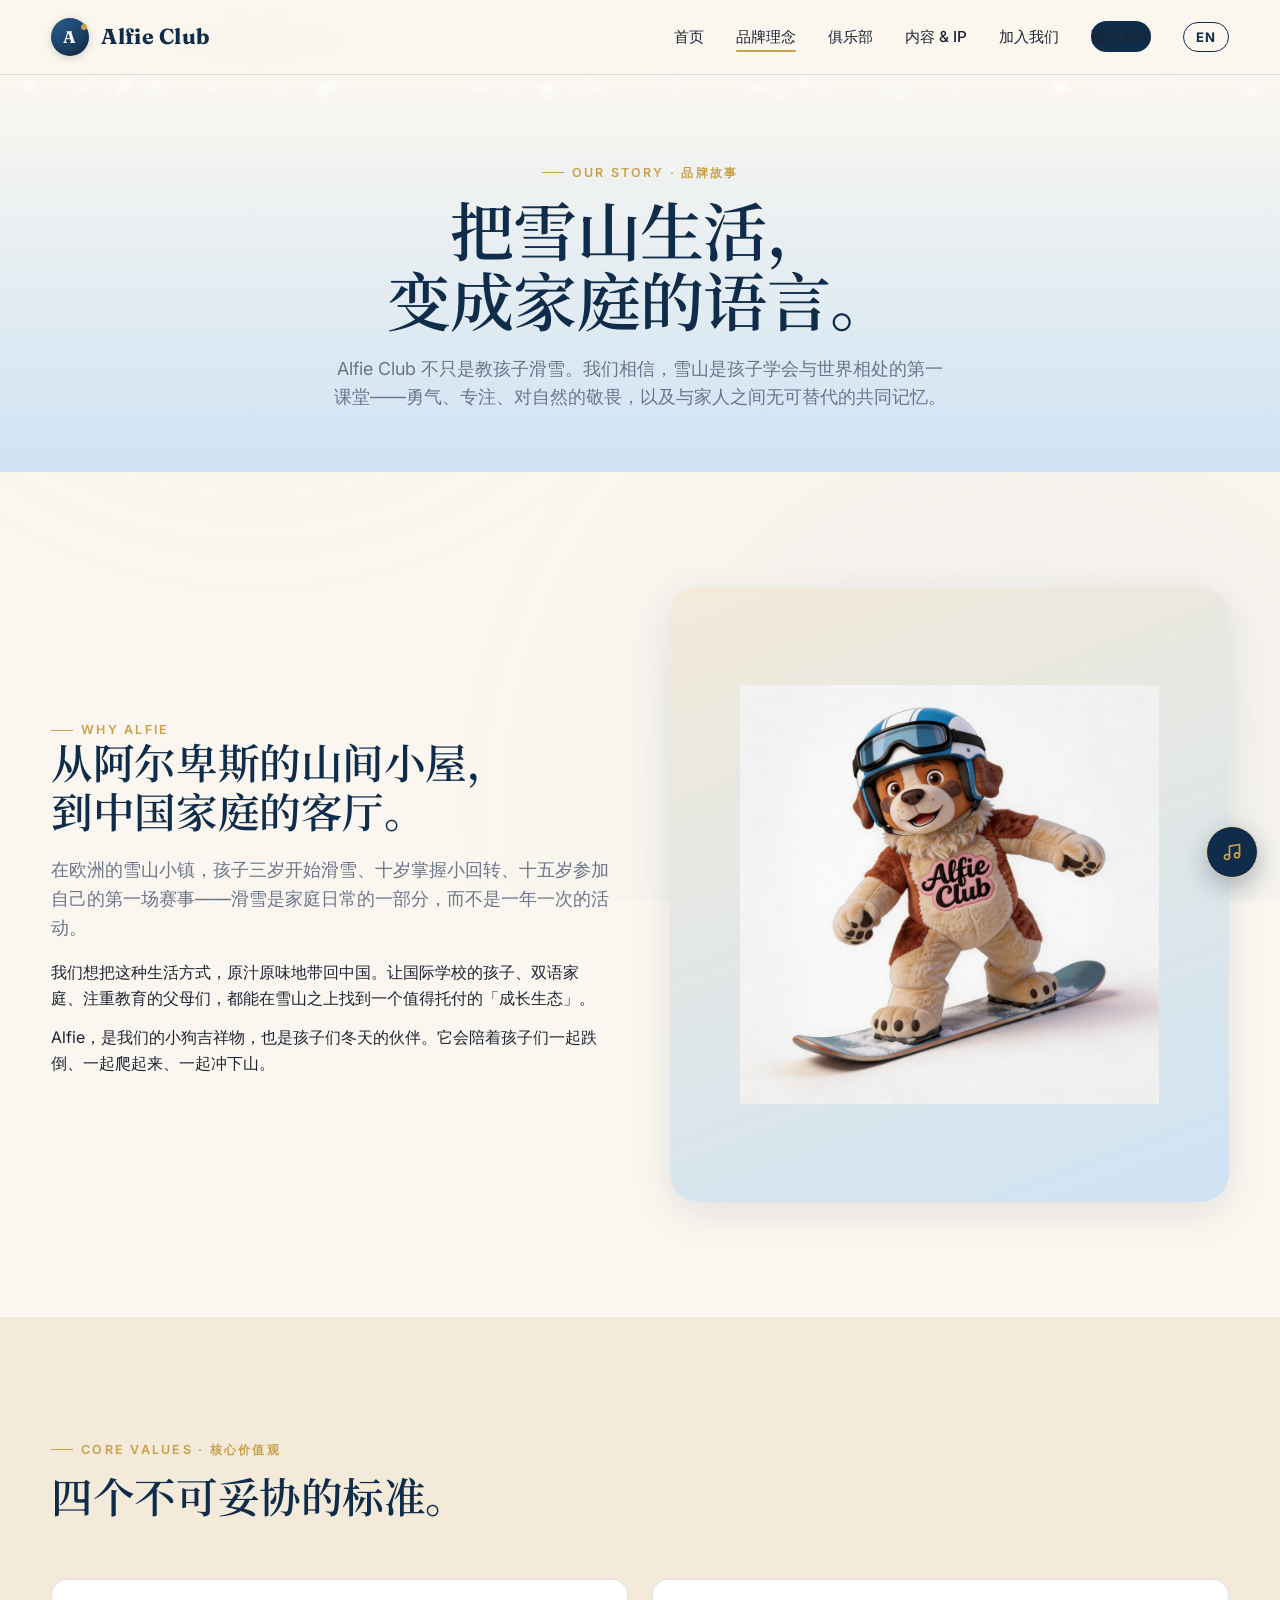
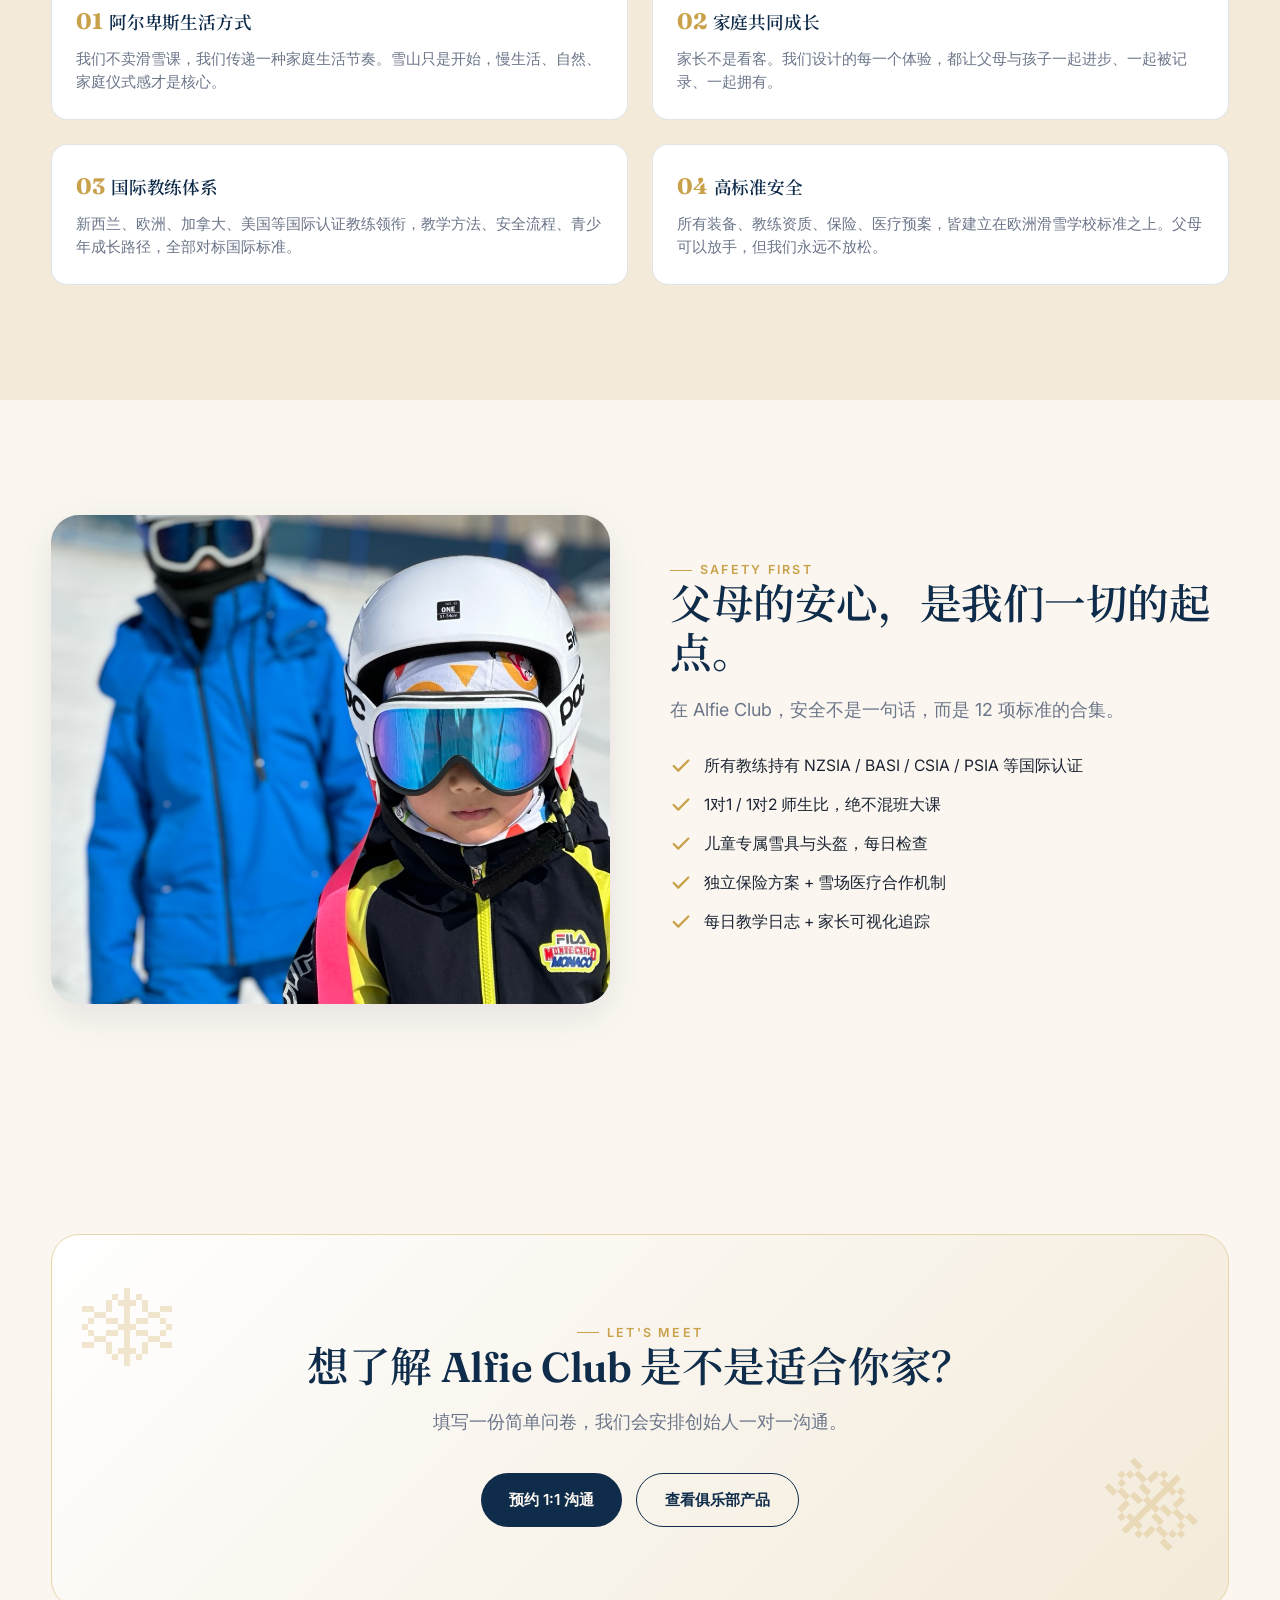
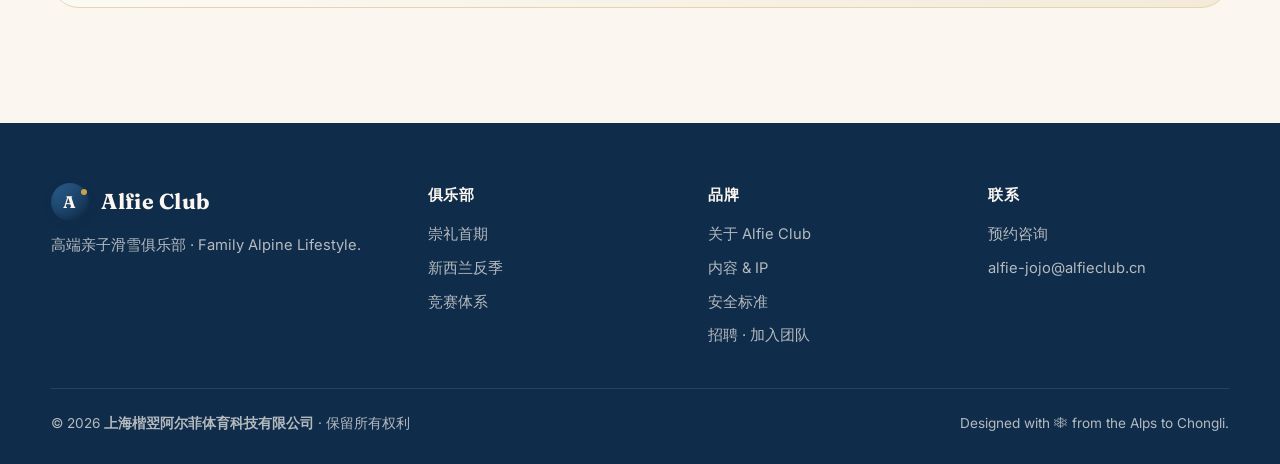
==== about.html @ 35646041 "Initial commit: Alfie Club website 5 pages · zh/en i18n · Alfie 110 Kitchen · recruitment · ambient " ====
<!DOCTYPE html>
<html lang="zh-CN">
<head>
<meta charset="UTF-8">
<meta name="viewport" content="width=device-width, initial-scale=1.0">
<title data-i18n="title.about">品牌理念 · Alfie Club</title>
<meta name="description" content="Alfie Club brand philosophy: alpine lifestyle, family growth, international coaching, safety standards.">
<link rel="preconnect" href="https://fonts.googleapis.com">
<link rel="preconnect" href="https://fonts.gstatic.com" crossorigin>
<link href="https://fonts.googleapis.com/css2?family=Fraunces:ital,opsz,wght@0,9..144,400;0,9..144,600;0,9..144,700;1,9..144,600&family=Inter:wght@400;500;600;700&family=Noto+Serif+SC:wght@500;700&display=swap" rel="stylesheet">
<link rel="icon" type="image/png" sizes="32x32" href="assets/favicon-32.png">
<link rel="icon" type="image/png" sizes="192x192" href="assets/favicon-192.png">
<link rel="apple-touch-icon" sizes="180x180" href="assets/apple-touch-icon.png">
<link rel="manifest" href="manifest.webmanifest">
<meta name="theme-color" content="#0f2c4a">
<link rel="stylesheet" href="assets/style.css">
</head>
<body>

<header class="nav">
  <div class="container nav-inner">
    <a href="index.html" class="brand"><span class="brand-mark" style="position:relative;">A</span>Alfie Club</a>
    <button class="nav-toggle" aria-label="menu">☰</button>
    <nav>
      <ul class="nav-links">
        <li><a href="index.html" data-i18n="nav.home">首页</a></li>
        <li><a href="about.html" class="active" data-i18n="nav.about">品牌理念</a></li>
        <li><a href="club.html" data-i18n="nav.club">俱乐部</a></li>
        <li><a href="ip.html" data-i18n="nav.ip">内容 & IP</a></li>
        <li><a href="contact.html" data-i18n="nav.contact">加入我们</a></li>
        <li><a href="contact.html" class="nav-cta" data-i18n="nav.cta">预约咨询</a></li>
        <li><button class="lang-toggle" type="button">EN</button></li>
      </ul>
    </nav>
  </div>
</header>

<section class="page-hero">
  <div class="snow"></div>
  <div class="container reveal">
    <span class="eyebrow" data-i18n="about.hero.eyebrow">Our Story · 品牌故事</span>
    <h1><span data-i18n="about.hero.h1.a">把雪山生活，</span><br><span data-i18n="about.hero.h1.b">变成家庭的语言。</span></h1>
    <p class="lead" data-i18n="about.hero.lead">Alfie Club 不只是教孩子滑雪……</p>
  </div>
</section>

<section>
  <div class="container split">
    <div class="reveal">
      <span class="eyebrow" data-i18n="about.story.eyebrow">Why Alfie</span>
      <h2><span data-i18n="about.story.h2.a">从阿尔卑斯的山间小屋，</span><br><span data-i18n="about.story.h2.b">到中国家庭的客厅。</span></h2>
      <p class="lead" style="margin-top: 18px;" data-i18n="about.story.p1">在欧洲的雪山小镇……</p>
      <p style="margin-top: 18px; color: var(--ink);" data-i18n="about.story.p2">我们想把这种生活方式……</p>
      <p style="margin-top: 14px; color: var(--ink);" data-i18n="about.story.p3">Alfie，是我们的小狗吉祥物……</p>
    </div>
    <div class="reveal">
      <div class="product-visual" style="aspect-ratio: 4/4.4;">
        <div style="position:absolute; inset:0; display:grid; place-items:center;">
          <img src="assets/alfie-mascot.png" alt="Alfie" onerror="this.onerror=null;this.src='assets/mascot.svg';" style="width: 75%; animation: float 5s ease-in-out infinite;">
        </div>
      </div>
    </div>
  </div>
</section>

<section style="background: var(--cream-warm);">
  <div class="container">
    <div class="section-head reveal">
      <span class="eyebrow" data-i18n="about.values.eyebrow">Core Values · 核心价值观</span>
      <h2 data-i18n="about.values.h2">四个不可妥协的标准。</h2>
    </div>
    <div class="value-list">
      <div class="value-item reveal">
        <h3><span class="num">01</span><span data-i18n="about.v1.h3">阿尔卑斯生活方式</span></h3>
        <p data-i18n="about.v1.p">我们不卖滑雪课……</p>
      </div>
      <div class="value-item reveal">
        <h3><span class="num">02</span><span data-i18n="about.v2.h3">家庭共同成长</span></h3>
        <p data-i18n="about.v2.p">家长不是看客……</p>
      </div>
      <div class="value-item reveal">
        <h3><span class="num">03</span><span data-i18n="about.v3.h3">国际教练体系</span></h3>
        <p data-i18n="about.v3.p">新西兰 NZSIA / 欧洲认证教练领衔……</p>
      </div>
      <div class="value-item reveal">
        <h3><span class="num">04</span><span data-i18n="about.v4.h3">高标准安全</span></h3>
        <p data-i18n="about.v4.p">所有装备、教练资质……</p>
      </div>
    </div>
  </div>
</section>

<section id="safety">
  <div class="container split">
    <div class="reveal">
      <div class="product-visual" style="aspect-ratio: 4/3.5;">
        <img src="assets/photo-coaching.jpg" alt="教练带学员 · 国际安全标准" class="photo">
      </div>
    </div>
    <div class="reveal">
      <span class="eyebrow" data-i18n="about.safety.eyebrow">Safety First</span>
      <h2 data-i18n="about.safety.h2">父母的安心，是我们一切的起点。</h2>
      <p class="lead" style="margin-top: 18px;" data-i18n="about.safety.lead">在 Alfie Club，安全不是一句话……</p>
      <ul class="product-features" style="margin-top: 28px;">
        <li><svg viewBox="0 0 24 24" fill="none" stroke="currentColor" stroke-width="2.5" stroke-linecap="round" stroke-linejoin="round"><polyline points="20 6 9 17 4 12"/></svg><span data-i18n="about.safety.f1">所有教练持有 NZSIA / CSIA / 欧洲滑雪学校认证</span></li>
        <li><svg viewBox="0 0 24 24" fill="none" stroke="currentColor" stroke-width="2.5" stroke-linecap="round" stroke-linejoin="round"><polyline points="20 6 9 17 4 12"/></svg><span data-i18n="about.safety.f2">1对1 / 1对2 师生比，绝不混班大课</span></li>
        <li><svg viewBox="0 0 24 24" fill="none" stroke="currentColor" stroke-width="2.5" stroke-linecap="round" stroke-linejoin="round"><polyline points="20 6 9 17 4 12"/></svg><span data-i18n="about.safety.f3">儿童专属雪具与头盔，每日检查</span></li>
        <li><svg viewBox="0 0 24 24" fill="none" stroke="currentColor" stroke-width="2.5" stroke-linecap="round" stroke-linejoin="round"><polyline points="20 6 9 17 4 12"/></svg><span data-i18n="about.safety.f4">独立保险方案 + 雪场医疗合作机制</span></li>
        <li><svg viewBox="0 0 24 24" fill="none" stroke="currentColor" stroke-width="2.5" stroke-linecap="round" stroke-linejoin="round"><polyline points="20 6 9 17 4 12"/></svg><span data-i18n="about.safety.f5">每日教学日志 + 家长可视化追踪</span></li>
      </ul>
    </div>
  </div>
</section>

<section class="cta">
  <div class="container">
    <div class="cta-card reveal">
      <span class="eyebrow" style="justify-content:center;" data-i18n="about.cta.eyebrow">Let's meet</span>
      <h2 data-i18n="about.cta.h2">想了解 Alfie Club 是不是适合你家？</h2>
      <p class="lead" data-i18n="about.cta.lead">填写一份简单问卷……</p>
      <div class="cta-btns">
        <a class="btn btn-primary" href="contact.html" data-i18n="about.cta.btn1">预约 1:1 沟通</a>
        <a class="btn btn-ghost" href="club.html" data-i18n="about.cta.btn2">查看俱乐部产品</a>
      </div>
    </div>
  </div>
</section>

<footer class="footer">
  <div class="container">
    <div class="footer-grid">
      <div>
        <div class="brand"><span class="brand-mark" style="position:relative;">A</span>Alfie Club</div>
        <p data-i18n="footer.tagline">高端亲子滑雪俱乐部 · Family Alpine Lifestyle.</p>
      </div>
      <div>
        <h4 data-i18n="footer.h.club">俱乐部</h4>
        <ul>
          <li><a href="club.html" data-i18n="footer.l.chongli">崇礼首期</a></li>
          <li><a href="club.html#nz" data-i18n="footer.l.nz">新西兰反季</a></li>
          <li><a href="club.html#competition" data-i18n="footer.l.comp">竞赛体系</a></li>
        </ul>
      </div>
      <div>
        <h4 data-i18n="footer.h.brand">品牌</h4>
        <ul>
          <li><a href="about.html" data-i18n="footer.l.about">关于 Alfie Club</a></li>
          <li><a href="ip.html" data-i18n="footer.l.ip">内容 & IP</a></li>
          <li><a href="about.html#safety" data-i18n="footer.l.safety">安全标准</a></li>
          <li><a href="club.html#careers" data-i18n="footer.l.careers">招聘 · 加入团队</a></li>
        </ul>
      </div>
      <div>
        <h4 data-i18n="footer.h.contact">联系</h4>
        <ul>
          <li><a href="contact.html" data-i18n="footer.l.contact">预约咨询</a></li>
          <li>alfie-jojo@alfieclub.cn</li>
        </ul>
      </div>
    </div>
    <div class="footer-bottom">
      <span data-i18n-html="footer.copy">© 2026 <strong>上海楷翌阿尔菲体育科技有限公司</strong> · 保留所有权利</span>
      <span data-i18n="footer.tag2">Designed with ❅ from the Alps to Chongli.</span>
    </div>
  </div>
</footer>

<script src="assets/i18n.js"></script>
<script src="assets/app.js"></script>
<script src="assets/music.js"></script>
</body>
</html>
---- assets/style.css ----
/* =========================================
   Alfie Club — Design System
   阿尔卑斯雪山蓝 × 暖米白 × 金色点缀
   ========================================= */

:root {
  --alpine-deep: #0f2c4a;
  --alpine-blue: #2b5f8e;
  --alpine-mid: #6a9ec6;
  --sky: #cfe3f4;
  --cream: #fbf7f0;
  --cream-warm: #f3ead9;
  --gold: #c9a14a;
  --gold-soft: #e6d5a8;
  --accent-red: #c8553d;
  --ink: #1c2433;
  --muted: #6b7589;
  --line: rgba(15, 44, 74, 0.12);

  --font-serif: "Playfair Display", "Noto Serif SC", "Songti SC", serif;
  --font-sans: "Inter", "PingFang SC", "Noto Sans SC", -apple-system, BlinkMacSystemFont, sans-serif;
  --font-display: "Fraunces", "Playfair Display", "Noto Serif SC", serif;

  --radius-sm: 8px;
  --radius: 16px;
  --radius-lg: 28px;
  --shadow-sm: 0 2px 10px rgba(15, 44, 74, 0.06);
  --shadow: 0 12px 40px rgba(15, 44, 74, 0.1);
  --shadow-lg: 0 24px 70px rgba(15, 44, 74, 0.14);
}

* { box-sizing: border-box; margin: 0; padding: 0; }

html { scroll-behavior: smooth; }

body {
  font-family: var(--font-sans);
  color: var(--ink);
  background: var(--cream);
  line-height: 1.6;
  -webkit-font-smoothing: antialiased;
  overflow-x: hidden;
}

/* paper-grain background */
body::before {
  content: "";
  position: fixed;
  inset: 0;
  background-image:
    radial-gradient(circle at 20% 10%, rgba(201, 161, 74, 0.06), transparent 40%),
    radial-gradient(circle at 80% 90%, rgba(43, 95, 142, 0.05), transparent 45%);
  pointer-events: none;
  z-index: -1;
}

img { max-width: 100%; display: block; }

a { color: var(--alpine-blue); text-decoration: none; transition: color .2s; }
a:hover { color: var(--gold); }

/* =========================================
   Typography
   ========================================= */
h1, h2, h3, h4 { font-family: var(--font-display); font-weight: 600; color: var(--alpine-deep); letter-spacing: -0.01em; }
h1 { font-size: clamp(2.4rem, 5vw, 4rem); line-height: 1.08; }
h2 { font-size: clamp(1.8rem, 3.4vw, 2.6rem); line-height: 1.18; }
h3 { font-size: clamp(1.2rem, 2vw, 1.4rem); }

.eyebrow {
  display: inline-flex;
  align-items: center;
  gap: 8px;
  font-family: var(--font-sans);
  font-size: 0.78rem;
  letter-spacing: 0.18em;
  text-transform: uppercase;
  color: var(--gold);
  font-weight: 600;
}
.eyebrow::before {
  content: "";
  width: 22px; height: 1px; background: var(--gold);
}

.chinese-tag {
  font-family: var(--font-sans);
  font-size: 0.95rem;
  color: var(--alpine-blue);
  display: block;
  margin-top: 6px;
  font-weight: 500;
  letter-spacing: 0.05em;
}

.lead {
  font-size: clamp(1rem, 1.4vw, 1.15rem);
  color: var(--muted);
  max-width: 56ch;
}

/* =========================================
   Layout
   ========================================= */
.container { width: min(1180px, 92vw); margin: 0 auto; }

section { padding: clamp(60px, 9vw, 120px) 0; position: relative; }

.section-head { margin-bottom: 56px; max-width: 720px; }
.section-head .eyebrow { margin-bottom: 14px; }

/* =========================================
   Nav
   ========================================= */
.nav {
  position: sticky;
  top: 0;
  z-index: 50;
  background: rgba(251, 247, 240, 0.85);
  backdrop-filter: saturate(180%) blur(14px);
  -webkit-backdrop-filter: saturate(180%) blur(14px);
  border-bottom: 1px solid var(--line);
}
.nav-inner {
  display: flex;
  align-items: center;
  justify-content: space-between;
  padding: 18px 0;
}
.brand {
  display: flex;
  align-items: center;
  gap: 12px;
  font-family: var(--font-display);
  font-size: 1.35rem;
  font-weight: 700;
  color: var(--alpine-deep);
  letter-spacing: 0.02em;
}
.brand-mark {
  width: 38px; height: 38px;
  border-radius: 50%;
  background: linear-gradient(135deg, var(--alpine-blue), var(--alpine-deep));
  display: grid; place-items: center;
  color: var(--cream);
  font-size: 1.05rem;
  font-family: var(--font-display);
  font-weight: 700;
  box-shadow: inset 0 -3px 6px rgba(0,0,0,0.2), 0 2px 8px rgba(15, 44, 74, 0.2);
}
.brand-mark::after {
  content: "";
  position: absolute;
  width: 6px; height: 6px;
  background: var(--gold);
  border-radius: 50%;
  transform: translate(14px, -10px);
}
.nav-links {
  display: flex; align-items: center; gap: 32px;
  list-style: none;
}
.nav-links a {
  font-size: 0.95rem;
  font-weight: 500;
  color: var(--ink);
  position: relative;
  padding: 6px 0;
}
.nav-links a.active::after,
.nav-links a:hover::after {
  content: "";
  position: absolute;
  left: 0; right: 0; bottom: 0;
  height: 2px;
  background: var(--gold);
  border-radius: 2px;
}
.nav-cta {
  background: var(--alpine-deep);
  color: var(--cream);
  padding: 10px 20px;
  border-radius: 999px;
  font-size: 0.9rem;
  font-weight: 600;
  transition: transform .2s, box-shadow .2s;
}
.nav-cta:hover { color: var(--cream); transform: translateY(-1px); box-shadow: var(--shadow); }

.nav-toggle { display: none; background: transparent; border: none; cursor: pointer; }

.lang-toggle {
  background: transparent;
  border: 1.5px solid var(--alpine-deep);
  color: var(--alpine-deep);
  font-family: var(--font-sans);
  font-size: 0.82rem;
  font-weight: 700;
  padding: 6px 12px;
  border-radius: 999px;
  cursor: pointer;
  transition: background .2s, color .2s, transform .2s;
  letter-spacing: 0.05em;
  min-width: 42px;
}
.lang-toggle:hover { background: var(--alpine-deep); color: var(--cream); transform: translateY(-1px); }
html[data-lang="en"] body { font-family: "Inter", -apple-system, sans-serif; }

@media (max-width: 820px) {
  .nav-links { display: none; position: absolute; top: 100%; left: 0; right: 0; flex-direction: column; background: var(--cream); padding: 24px; gap: 16px; border-bottom: 1px solid var(--line); }
  .nav-links.open { display: flex; }
  .nav-toggle { display: block; font-size: 1.4rem; color: var(--alpine-deep); }
}

/* =========================================
   Buttons
   ========================================= */
.btn {
  display: inline-flex;
  align-items: center;
  gap: 10px;
  padding: 14px 28px;
  border-radius: 999px;
  font-weight: 600;
  font-size: 0.95rem;
  transition: transform .2s, box-shadow .2s, background .2s;
  cursor: pointer;
  border: none;
  font-family: inherit;
}
.btn-primary {
  background: var(--alpine-deep);
  color: var(--cream);
}
.btn-primary:hover { color: var(--cream); transform: translateY(-2px); box-shadow: var(--shadow); }
.btn-gold {
  background: var(--gold);
  color: var(--alpine-deep);
}
.btn-gold:hover { color: var(--alpine-deep); transform: translateY(-2px); box-shadow: 0 12px 30px rgba(201, 161, 74, 0.4); }
.btn-ghost {
  background: transparent;
  color: var(--alpine-deep);
  border: 1.5px solid var(--alpine-deep);
}
.btn-ghost:hover { background: var(--alpine-deep); color: var(--cream); }

/* =========================================
   Hero
   ========================================= */
.hero {
  position: relative;
  padding: 80px 0 100px;
  overflow: hidden;
  background: linear-gradient(180deg, var(--cream) 0%, var(--sky) 100%);
}
.hero-grid {
  display: grid;
  grid-template-columns: 1.05fr 1fr;
  gap: 48px;
  align-items: center;
  position: relative;
  z-index: 2;
}
.hero h1 .gold { color: var(--gold); font-style: italic; }
.hero .lead { margin-top: 24px; font-size: clamp(1rem, 1.4vw, 1.18rem); color: var(--ink); opacity: 0.78; }
.hero-cta { display: flex; gap: 14px; margin-top: 36px; flex-wrap: wrap; }

.hero-stats {
  display: flex;
  gap: 36px;
  margin-top: 56px;
  padding-top: 28px;
  border-top: 1px solid var(--line);
}
.stat .num {
  font-family: var(--font-display);
  font-size: 2rem;
  font-weight: 700;
  color: var(--alpine-deep);
  display: block;
  line-height: 1;
}
.stat .label { font-size: 0.82rem; color: var(--muted); margin-top: 6px; }

.hero-visual {
  position: relative;
  aspect-ratio: 1 / 1.05;
}

/* mountain backdrop */
.mountains {
  position: absolute;
  inset: auto 0 -20px 0;
  width: 100%;
  height: 38%;
  z-index: 1;
  pointer-events: none;
}

/* snow particles */
.snow {
  position: absolute;
  inset: 0;
  pointer-events: none;
  z-index: 1;
}
.snowflake {
  position: absolute;
  color: rgba(255, 255, 255, 0.85);
  font-size: 14px;
  animation: fall linear infinite;
  filter: drop-shadow(0 0 2px rgba(255,255,255,0.5));
}
@keyframes fall {
  0% { transform: translateY(-10vh) rotate(0deg); opacity: 0; }
  10% { opacity: 0.9; }
  100% { transform: translateY(110vh) rotate(360deg); opacity: 0.2; }
}

/* mascot card */
.mascot-card {
  position: relative;
  width: 100%; height: 100%;
  background: linear-gradient(160deg, #ffffff 0%, var(--sky) 100%);
  border-radius: var(--radius-lg);
  box-shadow: var(--shadow-lg);
  overflow: hidden;
  display: grid; place-items: center;
  border: 1px solid rgba(255,255,255,0.6);
}
.mascot-card::before {
  content: "";
  position: absolute;
  inset: 0;
  background:
    radial-gradient(circle at 30% 20%, rgba(255,255,255,0.6), transparent 50%),
    radial-gradient(circle at 70% 80%, rgba(201, 161, 74, 0.18), transparent 50%);
}
.mascot-frame {
  position: relative;
  width: 70%;
  animation: float 5s ease-in-out infinite;
}
@keyframes float {
  0%, 100% { transform: translateY(0); }
  50% { transform: translateY(-12px); }
}
.mascot-frame img { width: 100%; }

.mascot-badge {
  position: absolute;
  top: 22px; right: 22px;
  background: var(--cream);
  border: 1px solid var(--gold-soft);
  border-radius: 999px;
  padding: 8px 16px;
  font-size: 0.78rem;
  font-weight: 600;
  color: var(--alpine-deep);
  display: flex; align-items: center; gap: 6px;
  z-index: 2;
}
.mascot-badge .dot { width: 6px; height: 6px; border-radius: 50%; background: var(--gold); }

/* hero floating chips */
.chip {
  position: absolute;
  background: white;
  border-radius: 999px;
  padding: 10px 18px;
  font-size: 0.85rem;
  font-weight: 600;
  color: var(--alpine-deep);
  box-shadow: var(--shadow);
  display: flex; align-items: center; gap: 8px;
  z-index: 3;
}
.chip svg { width: 16px; height: 16px; color: var(--gold); }
.chip-1 { top: 14%; left: -4%; animation: float 6s ease-in-out infinite; }
.chip-2 { bottom: 22%; right: -6%; animation: float 5.5s ease-in-out 0.6s infinite; }
.chip-3 { bottom: 6%; left: 8%; animation: float 6.5s ease-in-out 1.2s infinite; }

@media (max-width: 900px) {
  .hero-grid { grid-template-columns: 1fr; }
  .hero-visual { aspect-ratio: 1 / 1; max-width: 480px; margin: 0 auto; }
  .hero-stats { gap: 22px; flex-wrap: wrap; }
}

/* =========================================
   Pillars / Cards
   ========================================= */
.pillars {
  display: grid;
  grid-template-columns: repeat(4, 1fr);
  gap: 20px;
}
.pillar {
  background: white;
  border-radius: var(--radius);
  padding: 32px 26px;
  border: 1px solid var(--line);
  transition: transform .3s, box-shadow .3s, border-color .3s;
  position: relative;
  overflow: hidden;
}
.pillar:hover { transform: translateY(-4px); box-shadow: var(--shadow); border-color: var(--gold-soft); }
.pillar-icon {
  width: 56px; height: 56px;
  border-radius: 16px;
  background: linear-gradient(140deg, var(--sky), var(--alpine-mid));
  display: grid; place-items: center;
  color: white;
  margin-bottom: 20px;
}
.pillar h3 { margin-bottom: 8px; }
.pillar p { color: var(--muted); font-size: 0.95rem; }

@media (max-width: 900px) { .pillars { grid-template-columns: repeat(2, 1fr); } }
@media (max-width: 520px) { .pillars { grid-template-columns: 1fr; } }

/* =========================================
   Product showcase
   ========================================= */
.product-row {
  display: grid;
  grid-template-columns: 1.1fr 1fr;
  gap: 60px;
  align-items: center;
  margin-bottom: 100px;
}
.product-row.reverse { grid-template-columns: 1fr 1.1fr; }
.product-row.reverse .product-text { order: 2; }
.product-row.reverse .product-visual { order: 1; }

.product-text h2 { margin-bottom: 18px; }
.product-text .lead { margin-bottom: 28px; }
.product-features { list-style: none; display: grid; gap: 14px; margin-bottom: 32px; }
.product-features li {
  display: flex; align-items: flex-start; gap: 12px;
  font-size: 0.98rem;
  color: var(--ink);
}
.product-features svg { flex: 0 0 22px; margin-top: 2px; color: var(--gold); }

.product-visual {
  background: linear-gradient(160deg, var(--cream-warm), var(--sky));
  border-radius: var(--radius-lg);
  aspect-ratio: 4 / 3.2;
  position: relative;
  overflow: hidden;
  box-shadow: var(--shadow);
}
.product-visual .placeholder {
  position: absolute;
  inset: 0;
  display: grid; place-items: center;
  color: var(--alpine-deep);
  font-family: var(--font-display);
  font-size: 1.2rem;
  opacity: 0.45;
}
.product-visual img.photo {
  position: absolute;
  inset: 0;
  width: 100%;
  height: 100%;
  object-fit: cover;
  display: block;
}
.ip-card-img.photo {
  background-size: cover;
  background-position: center;
  position: relative;
}
.ip-card-img.photo span { display: none; }

@media (max-width: 900px) {
  .product-row, .product-row.reverse { grid-template-columns: 1fr; gap: 32px; margin-bottom: 60px; }
  .product-row.reverse .product-text, .product-row.reverse .product-visual { order: initial; }
}

/* =========================================
   Roadmap
   ========================================= */
.roadmap {
  background: linear-gradient(180deg, var(--alpine-deep) 0%, #081a30 100%);
  color: var(--cream);
  position: relative;
  overflow: hidden;
}
.roadmap::before {
  content: "";
  position: absolute;
  inset: 0;
  background-image:
    radial-gradient(circle at 15% 30%, rgba(201, 161, 74, 0.12), transparent 50%),
    radial-gradient(circle at 85% 70%, rgba(106, 158, 198, 0.18), transparent 50%);
  pointer-events: none;
}
.roadmap h2, .roadmap .eyebrow { color: var(--cream); }
.roadmap .eyebrow { color: var(--gold); }
.roadmap .lead { color: rgba(251, 247, 240, 0.7); }

.timeline {
  display: grid;
  grid-template-columns: repeat(3, 1fr);
  gap: 28px;
  margin-top: 60px;
  position: relative;
  z-index: 2;
}
.tl-item {
  background: rgba(255, 255, 255, 0.04);
  border: 1px solid rgba(255, 255, 255, 0.1);
  border-radius: var(--radius);
  padding: 32px 26px;
  position: relative;
  transition: transform .3s, border-color .3s, background .3s;
}
.tl-item:hover { transform: translateY(-4px); border-color: var(--gold); background: rgba(255,255,255,0.06); }
.tl-year {
  font-family: var(--font-display);
  font-size: 2.4rem;
  font-weight: 700;
  color: var(--gold);
  line-height: 1;
  margin-bottom: 6px;
}
.tl-season { font-size: 0.85rem; color: rgba(251,247,240,0.6); margin-bottom: 18px; }
.tl-item h3 { color: var(--cream); margin-bottom: 12px; }
.tl-item ul { list-style: none; display: grid; gap: 8px; font-size: 0.92rem; color: rgba(251,247,240,0.85); }
.tl-item ul li::before { content: "❄"; color: var(--gold); margin-right: 8px; }

@media (max-width: 900px) { .timeline { grid-template-columns: 1fr; } }

/* =========================================
   CTA section
   ========================================= */
.cta {
  text-align: center;
}
.cta-card {
  background: linear-gradient(135deg, #ffffff 0%, var(--cream-warm) 100%);
  border: 1px solid var(--gold-soft);
  border-radius: var(--radius-lg);
  padding: clamp(40px, 7vw, 80px);
  position: relative;
  overflow: hidden;
}
.cta-card::before, .cta-card::after {
  content: "❅";
  position: absolute;
  color: var(--gold);
  opacity: 0.25;
  font-size: 6rem;
}
.cta-card::before { top: 20px; left: 30px; }
.cta-card::after { bottom: 20px; right: 30px; transform: rotate(45deg); }
.cta h2 { margin-bottom: 16px; }
.cta .lead { margin: 0 auto 36px; }
.cta-btns { display: flex; gap: 14px; justify-content: center; flex-wrap: wrap; }

/* =========================================
   Footer
   ========================================= */
.footer {
  background: var(--alpine-deep);
  color: rgba(251, 247, 240, 0.7);
  padding: 60px 0 30px;
}
.footer-grid {
  display: grid;
  grid-template-columns: 1.4fr 1fr 1fr 1fr;
  gap: 40px;
  margin-bottom: 40px;
}
.footer h4 { color: var(--cream); font-family: var(--font-sans); font-size: 0.95rem; margin-bottom: 16px; letter-spacing: 0.05em; }
.footer ul { list-style: none; display: grid; gap: 10px; font-size: 0.92rem; }
.footer a { color: rgba(251, 247, 240, 0.7); }
.footer a:hover { color: var(--gold); }
.footer .brand { color: var(--cream); margin-bottom: 12px; }
.footer p { font-size: 0.92rem; line-height: 1.7; }
.footer-bottom {
  padding-top: 24px;
  border-top: 1px solid rgba(255,255,255,0.1);
  display: flex; justify-content: space-between; flex-wrap: wrap; gap: 12px;
  font-size: 0.85rem;
}

@media (max-width: 820px) {
  .footer-grid { grid-template-columns: 1fr 1fr; }
}

/* =========================================
   Inner page hero (smaller)
   ========================================= */
.page-hero {
  padding: 80px 0 60px;
  background: linear-gradient(180deg, var(--cream) 0%, var(--sky) 100%);
  text-align: center;
  position: relative;
  overflow: hidden;
}
.page-hero .container { position: relative; z-index: 2; }
.page-hero h1 { max-width: 800px; margin: 16px auto 18px; }
.page-hero .lead { margin: 0 auto; }

/* =========================================
   Two column content blocks
   ========================================= */
.split {
  display: grid;
  grid-template-columns: 1fr 1fr;
  gap: 60px;
  align-items: center;
}
@media (max-width: 900px) { .split { grid-template-columns: 1fr; } }

.value-list {
  display: grid;
  grid-template-columns: 1fr 1fr;
  gap: 24px;
}
.value-item {
  padding: 24px;
  background: white;
  border-radius: var(--radius);
  border: 1px solid var(--line);
}
.value-item h3 { font-size: 1.1rem; margin-bottom: 8px; }
.value-item p { font-size: 0.92rem; color: var(--muted); }
.value-item .num {
  font-family: var(--font-display);
  font-weight: 700;
  color: var(--gold);
  font-size: 1.4rem;
  margin-right: 6px;
}
@media (max-width: 520px) { .value-list { grid-template-columns: 1fr; } }

/* =========================================
   Coach grid
   ========================================= */
.coach-grid {
  display: grid;
  grid-template-columns: repeat(3, 1fr);
  gap: 24px;
}
.coach {
  background: white;
  border-radius: var(--radius);
  overflow: hidden;
  border: 1px solid var(--line);
  transition: transform .3s, box-shadow .3s;
}
.coach:hover { transform: translateY(-4px); box-shadow: var(--shadow); }
.coach-img {
  aspect-ratio: 4 / 3;
  background: linear-gradient(135deg, var(--sky), var(--alpine-mid));
  background-size: cover;
  background-position: center;
  display: grid; place-items: center;
  color: white;
  font-family: var(--font-display);
  font-size: 1.4rem;
  position: relative;
}
.coach-img.has-photo { background-color: transparent; }

/* Inline coach video showcase */
.coach-video {
  width: 100%;
  background: var(--alpine-deep);
  border-radius: var(--radius-lg);
  overflow: hidden;
  box-shadow: var(--shadow);
  margin-bottom: 40px;
  position: relative;
}
.coach-video video {
  width: 100%;
  display: block;
  aspect-ratio: 16 / 9;
  object-fit: cover;
  background: #000;
}
.coach-video .video-cap {
  display: flex;
  justify-content: space-between;
  align-items: center;
  padding: 14px 22px;
  background: rgba(15, 44, 74, 0.96);
  color: var(--cream);
  font-size: 0.92rem;
}
.coach-video .video-cap .eyebrow { color: var(--gold); margin: 0; }
.coach-video .video-cap .caption-text {
  font-family: var(--font-display);
  font-style: italic;
}

/* Team banner above coach cards */
.coach-banner {
  width: 100%;
  aspect-ratio: 21 / 7;
  border-radius: var(--radius-lg);
  background-size: cover;
  background-position: center;
  margin-bottom: 40px;
  position: relative;
  overflow: hidden;
  box-shadow: var(--shadow);
}
.coach-banner::after {
  content: "";
  position: absolute; inset: 0;
  background: linear-gradient(180deg, transparent 50%, rgba(15, 44, 74, 0.6) 100%);
}
.coach-banner .caption {
  position: absolute;
  bottom: 18px; left: 24px;
  color: var(--cream);
  font-family: var(--font-display);
  font-size: clamp(0.9rem, 1.5vw, 1.1rem);
  z-index: 2;
  letter-spacing: 0.05em;
}
@media (max-width: 700px) {
  .coach-banner { aspect-ratio: 16 / 9; }
}
.coach-body { padding: 22px; }
.coach-body h3 { margin-bottom: 4px; font-size: 1.1rem; }
.coach-body .role { color: var(--gold); font-size: 0.85rem; font-weight: 600; margin-bottom: 12px; }
.coach-body p { font-size: 0.92rem; color: var(--muted); }
@media (max-width: 820px) { .coach-grid { grid-template-columns: 1fr 1fr; } }
@media (max-width: 520px) { .coach-grid { grid-template-columns: 1fr; } }

/* =========================================
   IP showcase
   ========================================= */
.ip-grid {
  display: grid;
  grid-template-columns: repeat(2, 1fr);
  gap: 24px;
}
.ip-card {
  background: white;
  border-radius: var(--radius-lg);
  padding: 36px;
  border: 1px solid var(--line);
  position: relative;
  overflow: hidden;
  transition: transform .3s, box-shadow .3s;
}
.ip-card:hover { transform: translateY(-4px); box-shadow: var(--shadow); }
.ip-card-img {
  aspect-ratio: 16 / 9;
  border-radius: var(--radius);
  background: linear-gradient(135deg, var(--cream-warm), var(--sky));
  margin-bottom: 20px;
  display: grid; place-items: center;
  color: var(--alpine-deep);
  font-family: var(--font-display);
  opacity: 0.8;
}
.ip-card h3 { margin-bottom: 10px; }
.ip-card p { color: var(--muted); font-size: 0.95rem; }
@media (max-width: 820px) { .ip-grid { grid-template-columns: 1fr; } }

/* =========================================
   Package cards (Club products)
   ========================================= */
.cat-block { margin-bottom: 80px; }
.cat-head { margin-bottom: 32px; max-width: 720px; }
.cat-tag {
  display: inline-block;
  background: var(--alpine-deep);
  color: var(--gold);
  font-size: 0.78rem;
  letter-spacing: 0.16em;
  text-transform: uppercase;
  font-weight: 700;
  padding: 6px 14px;
  border-radius: 999px;
  margin-bottom: 14px;
}
.cat-head h2 { margin-bottom: 10px; }
.cat-head .lead { color: var(--muted); }

.package-grid {
  display: grid;
  grid-template-columns: repeat(4, 1fr);
  gap: 18px;
}
.package-grid.cols-3 { grid-template-columns: repeat(3, 1fr); }
.package-grid.cols-2 { grid-template-columns: repeat(2, 1fr); }

.pkg {
  background: white;
  border: 1px solid var(--line);
  border-radius: var(--radius);
  padding: 28px 24px;
  position: relative;
  transition: transform .3s, box-shadow .3s, border-color .3s;
  display: flex;
  flex-direction: column;
}
.pkg:hover {
  transform: translateY(-4px);
  box-shadow: var(--shadow);
  border-color: var(--gold-soft);
}
.pkg.featured {
  background: linear-gradient(160deg, #fff 0%, var(--cream-warm) 100%);
  border-color: var(--gold-soft);
}
.pkg.featured::before {
  content: "★";
  position: absolute;
  top: 14px; right: 16px;
  color: var(--gold);
  font-size: 1.1rem;
}
.pkg-name {
  font-family: var(--font-display);
  font-size: 1.25rem;
  font-weight: 600;
  color: var(--alpine-deep);
  margin-bottom: 10px;
  line-height: 1.2;
}
.pkg-config {
  font-size: 0.86rem;
  color: var(--muted);
  margin-bottom: 18px;
  line-height: 1.55;
  flex: 1;
}
.pkg-price {
  font-family: var(--font-display);
  font-size: 1.05rem;
  font-weight: 600;
  color: var(--gold);
  padding-top: 16px;
  border-top: 1px solid var(--line);
  letter-spacing: 0.01em;
}

@media (max-width: 1024px) {
  .package-grid, .package-grid.cols-3 { grid-template-columns: repeat(2, 1fr); }
}
@media (max-width: 560px) {
  .package-grid, .package-grid.cols-3, .package-grid.cols-2 { grid-template-columns: 1fr; }
}

/* Alfie 110 Kitchen */
.kitchen {
  background: linear-gradient(180deg, var(--cream-warm) 0%, var(--cream) 100%);
  position: relative;
  overflow: hidden;
}
.kitchen::before {
  content: "110";
  position: absolute;
  top: -30px; right: 4%;
  font-family: var(--font-display);
  font-size: clamp(12rem, 22vw, 24rem);
  font-weight: 700;
  color: rgba(201, 161, 74, 0.07);
  letter-spacing: -0.04em;
  line-height: 1;
  pointer-events: none;
  user-select: none;
}
.kitchen .container { position: relative; z-index: 2; }
.kitchen-head { max-width: 720px; margin-bottom: 56px; }
.kitchen-head h2 { margin-top: 14px; margin-bottom: 18px; }

.kitchen-grid {
  display: grid;
  grid-template-columns: repeat(4, 1fr);
  gap: 20px;
}
.kitchen-card {
  background: white;
  border: 1px solid var(--line);
  border-radius: var(--radius);
  padding: 30px 26px;
  transition: transform .3s, box-shadow .3s, border-color .3s;
  position: relative;
}
.kitchen-card:hover {
  transform: translateY(-4px);
  box-shadow: var(--shadow);
  border-color: var(--gold-soft);
}
.kitchen-card .num {
  font-family: var(--font-display);
  font-size: 0.95rem;
  color: var(--gold);
  font-weight: 600;
  letter-spacing: 0.1em;
  margin-bottom: 14px;
  display: block;
}
.kitchen-card h3 { margin-bottom: 8px; font-size: 1.1rem; }
.kitchen-card p { color: var(--muted); font-size: 0.92rem; }

@media (max-width: 1024px) { .kitchen-grid { grid-template-columns: repeat(2, 1fr); } }
@media (max-width: 560px) { .kitchen-grid { grid-template-columns: 1fr; } }

/* Recruitment */
.recruit {
  background: linear-gradient(180deg, var(--alpine-deep) 0%, #081a30 100%);
  color: var(--cream);
  position: relative;
  overflow: hidden;
}
.recruit::before {
  content: "";
  position: absolute; inset: 0;
  background:
    radial-gradient(circle at 20% 20%, rgba(201, 161, 74, 0.12), transparent 50%),
    radial-gradient(circle at 80% 80%, rgba(106, 158, 198, 0.15), transparent 50%);
}
.recruit .container { position: relative; z-index: 2; }
.recruit .eyebrow { color: var(--gold); }
.recruit h2 { color: var(--cream); }
.recruit .lead { color: rgba(251, 247, 240, 0.75); }

.recruit-grid {
  display: grid;
  grid-template-columns: 1fr 1fr;
  gap: 28px;
  margin-top: 50px;
}
.recruit-card {
  background: rgba(255, 255, 255, 0.04);
  border: 1px solid rgba(255, 255, 255, 0.12);
  border-radius: var(--radius);
  padding: 36px 32px;
  transition: transform .3s, border-color .3s, background .3s;
}
.recruit-card:hover {
  transform: translateY(-4px);
  border-color: var(--gold);
  background: rgba(255, 255, 255, 0.06);
}
.recruit-tag {
  display: inline-block;
  font-size: 0.74rem;
  letter-spacing: 0.16em;
  text-transform: uppercase;
  font-weight: 700;
  color: var(--gold);
  background: rgba(201, 161, 74, 0.14);
  padding: 5px 12px;
  border-radius: 999px;
  margin-bottom: 18px;
}
.recruit-card h3 {
  color: var(--cream);
  font-size: 1.4rem;
  margin-bottom: 6px;
}
.recruit-card .meta {
  color: rgba(251, 247, 240, 0.6);
  font-size: 0.88rem;
  margin-bottom: 22px;
}
.recruit-card ul {
  list-style: none;
  display: grid;
  gap: 10px;
  margin-bottom: 24px;
  font-size: 0.94rem;
  color: rgba(251, 247, 240, 0.88);
}
.recruit-card ul li {
  display: flex; align-items: flex-start; gap: 10px;
}
.recruit-card ul li::before {
  content: "❅";
  color: var(--gold);
  font-size: 1rem;
  line-height: 1.4;
  flex-shrink: 0;
}
.recruit-card .package {
  font-size: 0.9rem;
  color: var(--gold-soft);
  padding: 14px 16px;
  background: rgba(201, 161, 74, 0.08);
  border-radius: var(--radius-sm);
  margin-bottom: 22px;
  line-height: 1.5;
}
.recruit-card .contact-line {
  font-size: 0.88rem;
  color: rgba(251, 247, 240, 0.85);
  padding-top: 18px;
  border-top: 1px solid rgba(255, 255, 255, 0.1);
}
.recruit-card .contact-line strong {
  color: var(--gold);
  font-weight: 600;
}

@media (max-width: 820px) { .recruit-grid { grid-template-columns: 1fr; } }

/* QR code follow strip */
.qr-strip {
  margin-top: 36px;
  padding: 24px;
  background: white;
  border: 1px solid var(--line);
  border-radius: var(--radius);
}
.qr-strip-title {
  font-family: var(--font-sans);
  font-size: 0.78rem;
  letter-spacing: 0.16em;
  text-transform: uppercase;
  font-weight: 700;
  color: var(--gold);
  margin-bottom: 18px;
  display: block;
}
.qr-grid {
  display: grid;
  grid-template-columns: repeat(3, 1fr);
  gap: 16px;
}
.qr-item {
  text-align: center;
}
.qr-item .qr-frame {
  background: var(--cream);
  border: 1px solid var(--line);
  border-radius: var(--radius-sm);
  padding: 8px;
  aspect-ratio: 1;
  display: grid;
  place-items: center;
  overflow: hidden;
  transition: transform .25s, box-shadow .25s, border-color .25s;
}
.qr-item:hover .qr-frame {
  transform: translateY(-2px);
  box-shadow: var(--shadow-sm);
  border-color: var(--gold);
}
.qr-item .qr-frame img {
  width: 100%; height: 100%;
  object-fit: contain;
  display: block;
}
.qr-item .qr-label {
  margin-top: 8px;
  font-size: 0.82rem;
  font-weight: 600;
  color: var(--alpine-deep);
}
.qr-item .qr-handle {
  font-size: 0.75rem;
  color: var(--muted);
  margin-top: 2px;
}

/* Footer QR-mini variant — for footer placement */
.footer-qr {
  display: flex;
  gap: 14px;
  margin-top: 10px;
}
.footer-qr-item { text-align: center; }
.footer-qr-item img {
  width: 72px; height: 72px;
  border-radius: 8px;
  background: white;
  padding: 4px;
  display: block;
}
.footer-qr-item .qr-name {
  font-size: 0.72rem;
  color: rgba(251,247,240,0.6);
  margin-top: 6px;
}

/* Music toggle */
.music-toggle {
  position: fixed;
  bottom: 22px;
  right: 22px;
  z-index: 60;
  width: 52px;
  height: 52px;
  border-radius: 50%;
  background: var(--alpine-deep);
  color: var(--gold);
  border: 1px solid var(--gold-soft);
  display: grid;
  place-items: center;
  cursor: pointer;
  box-shadow: 0 8px 24px rgba(15, 44, 74, 0.3);
  transition: transform .2s, box-shadow .2s, background .2s;
}
.music-toggle:hover {
  transform: translateY(-2px);
  box-shadow: 0 12px 30px rgba(15, 44, 74, 0.4);
  background: var(--gold);
  color: var(--alpine-deep);
}
.music-toggle svg { width: 20px; height: 20px; }
.music-toggle.playing {
  background: var(--gold);
  color: var(--alpine-deep);
}
.music-toggle.playing::after {
  content: "";
  position: absolute;
  inset: -4px;
  border-radius: 50%;
  border: 2px solid var(--gold-soft);
  animation: pulse 2s ease-in-out infinite;
}
@keyframes pulse {
  0%, 100% { transform: scale(1); opacity: 0.7; }
  50% { transform: scale(1.15); opacity: 0; }
}

/* Simplified 6-card programme grid */
.programmes {
  display: grid;
  grid-template-columns: repeat(3, 1fr);
  gap: 22px;
}
.prog-card {
  background: white;
  border: 1px solid var(--line);
  border-radius: var(--radius);
  padding: 32px 28px;
  display: flex;
  flex-direction: column;
  transition: transform .3s, box-shadow .3s, border-color .3s;
  position: relative;
}
.prog-card:hover {
  transform: translateY(-4px);
  box-shadow: var(--shadow);
  border-color: var(--gold-soft);
}
.prog-card.featured {
  background: linear-gradient(160deg, #fff 0%, var(--cream-warm) 100%);
  border-color: var(--gold-soft);
}
.prog-tag {
  display: inline-block;
  font-family: var(--font-sans);
  font-size: 0.72rem;
  letter-spacing: 0.14em;
  text-transform: uppercase;
  font-weight: 700;
  color: var(--gold);
  background: rgba(201, 161, 74, 0.12);
  padding: 5px 12px;
  border-radius: 999px;
  align-self: flex-start;
  margin-bottom: 18px;
}
.prog-card.featured .prog-tag {
  background: var(--gold);
  color: var(--alpine-deep);
}
.prog-name {
  font-family: var(--font-display);
  font-size: 1.45rem;
  font-weight: 600;
  color: var(--alpine-deep);
  line-height: 1.2;
  margin-bottom: 12px;
}
.prog-desc {
  font-size: 0.95rem;
  color: var(--ink);
  opacity: 0.78;
  line-height: 1.6;
  margin-bottom: 18px;
  flex: 1;
}
.prog-config {
  font-size: 0.85rem;
  color: var(--muted);
  margin-bottom: 22px;
  padding: 12px 14px;
  background: var(--cream);
  border-radius: var(--radius-sm);
  line-height: 1.5;
}
.prog-price {
  font-family: var(--font-display);
  font-size: 1.15rem;
  font-weight: 600;
  color: var(--gold);
  padding-top: 18px;
  border-top: 1px solid var(--line);
}
@media (max-width: 1024px) { .programmes { grid-template-columns: repeat(2, 1fr); } }
@media (max-width: 560px) { .programmes { grid-template-columns: 1fr; } }

/* Booking-open banner */
.bookopen-banner {
  background: linear-gradient(135deg, var(--alpine-deep) 0%, #081a30 100%);
  color: var(--cream);
  border-radius: var(--radius-lg);
  padding: clamp(36px, 5vw, 56px);
  text-align: center;
  position: relative;
  overflow: hidden;
  margin-top: 60px;
}
.bookopen-banner::before, .bookopen-banner::after {
  content: "❅";
  position: absolute;
  color: var(--gold);
  opacity: 0.2;
  font-size: 5rem;
}
.bookopen-banner::before { top: 16px; left: 24px; }
.bookopen-banner::after { bottom: 16px; right: 24px; transform: rotate(45deg); }
.bookopen-banner .eyebrow { color: var(--gold); justify-content: center; display: inline-flex; }
.bookopen-banner h2 { color: var(--cream); margin: 14px 0 12px; }
.bookopen-banner .lead { color: rgba(251, 247, 240, 0.78); max-width: 56ch; margin: 0 auto 26px; }

/* Scarcity banner / bespoke card */
.bespoke {
  background: linear-gradient(135deg, var(--alpine-deep) 0%, #081a30 100%);
  color: var(--cream);
  border-radius: var(--radius-lg);
  padding: clamp(36px, 5vw, 60px);
  position: relative;
  overflow: hidden;
}
.bespoke::before {
  content: "";
  position: absolute;
  inset: 0;
  background:
    radial-gradient(circle at 15% 30%, rgba(201, 161, 74, 0.18), transparent 50%),
    radial-gradient(circle at 85% 70%, rgba(106, 158, 198, 0.18), transparent 50%);
}
.bespoke-grid {
  display: grid;
  grid-template-columns: 1.1fr 1fr;
  gap: 48px;
  align-items: center;
  position: relative;
  z-index: 2;
}
.bespoke h2 { color: var(--cream); margin-bottom: 14px; }
.bespoke .eyebrow { color: var(--gold); margin-bottom: 12px; }
.bespoke .lead { color: rgba(251, 247, 240, 0.78); margin-bottom: 28px; }
.bespoke ul { list-style: none; display: grid; gap: 14px; }
.bespoke li {
  display: flex; align-items: flex-start; gap: 12px;
  color: rgba(251, 247, 240, 0.92);
  font-size: 0.98rem;
}
.bespoke li::before {
  content: "❅";
  color: var(--gold);
  font-size: 1.2rem;
  line-height: 1;
}
@media (max-width: 820px) { .bespoke-grid { grid-template-columns: 1fr; } }

/* =========================================
   Form
   ========================================= */
.contact-grid {
  display: grid;
  grid-template-columns: 1fr 1fr;
  gap: 60px;
  align-items: start;
}
.form {
  background: white;
  padding: 40px;
  border-radius: var(--radius-lg);
  border: 1px solid var(--line);
  box-shadow: var(--shadow-sm);
}
.form-group { margin-bottom: 18px; }
.form label { display: block; font-size: 0.88rem; font-weight: 600; color: var(--alpine-deep); margin-bottom: 8px; }
.form input, .form textarea, .form select {
  width: 100%;
  padding: 12px 14px;
  border: 1px solid var(--line);
  border-radius: var(--radius-sm);
  font-family: inherit;
  font-size: 0.95rem;
  color: var(--ink);
  background: var(--cream);
  transition: border-color .2s, box-shadow .2s;
}
.form input:focus, .form textarea:focus, .form select:focus {
  outline: none;
  border-color: var(--gold);
  box-shadow: 0 0 0 3px rgba(201, 161, 74, 0.15);
}
.form textarea { min-height: 110px; resize: vertical; }
.contact-info { padding: 8px 0; }
.contact-info h3 { margin-bottom: 24px; }
.contact-info ul { list-style: none; display: grid; gap: 20px; }
.contact-info li { display: flex; gap: 14px; align-items: flex-start; }
.contact-info svg { flex: 0 0 22px; color: var(--gold); margin-top: 3px; }
.contact-info .label { font-size: 0.8rem; color: var(--muted); margin-bottom: 2px; }
.contact-info .value { font-weight: 600; color: var(--alpine-deep); }

@media (max-width: 900px) { .contact-grid { grid-template-columns: 1fr; } }

/* =========================================
   Reveal animations
   ========================================= */
.reveal { opacity: 0; transform: translateY(24px); transition: opacity .8s ease, transform .8s ease; }
.reveal.in { opacity: 1; transform: translateY(0); }
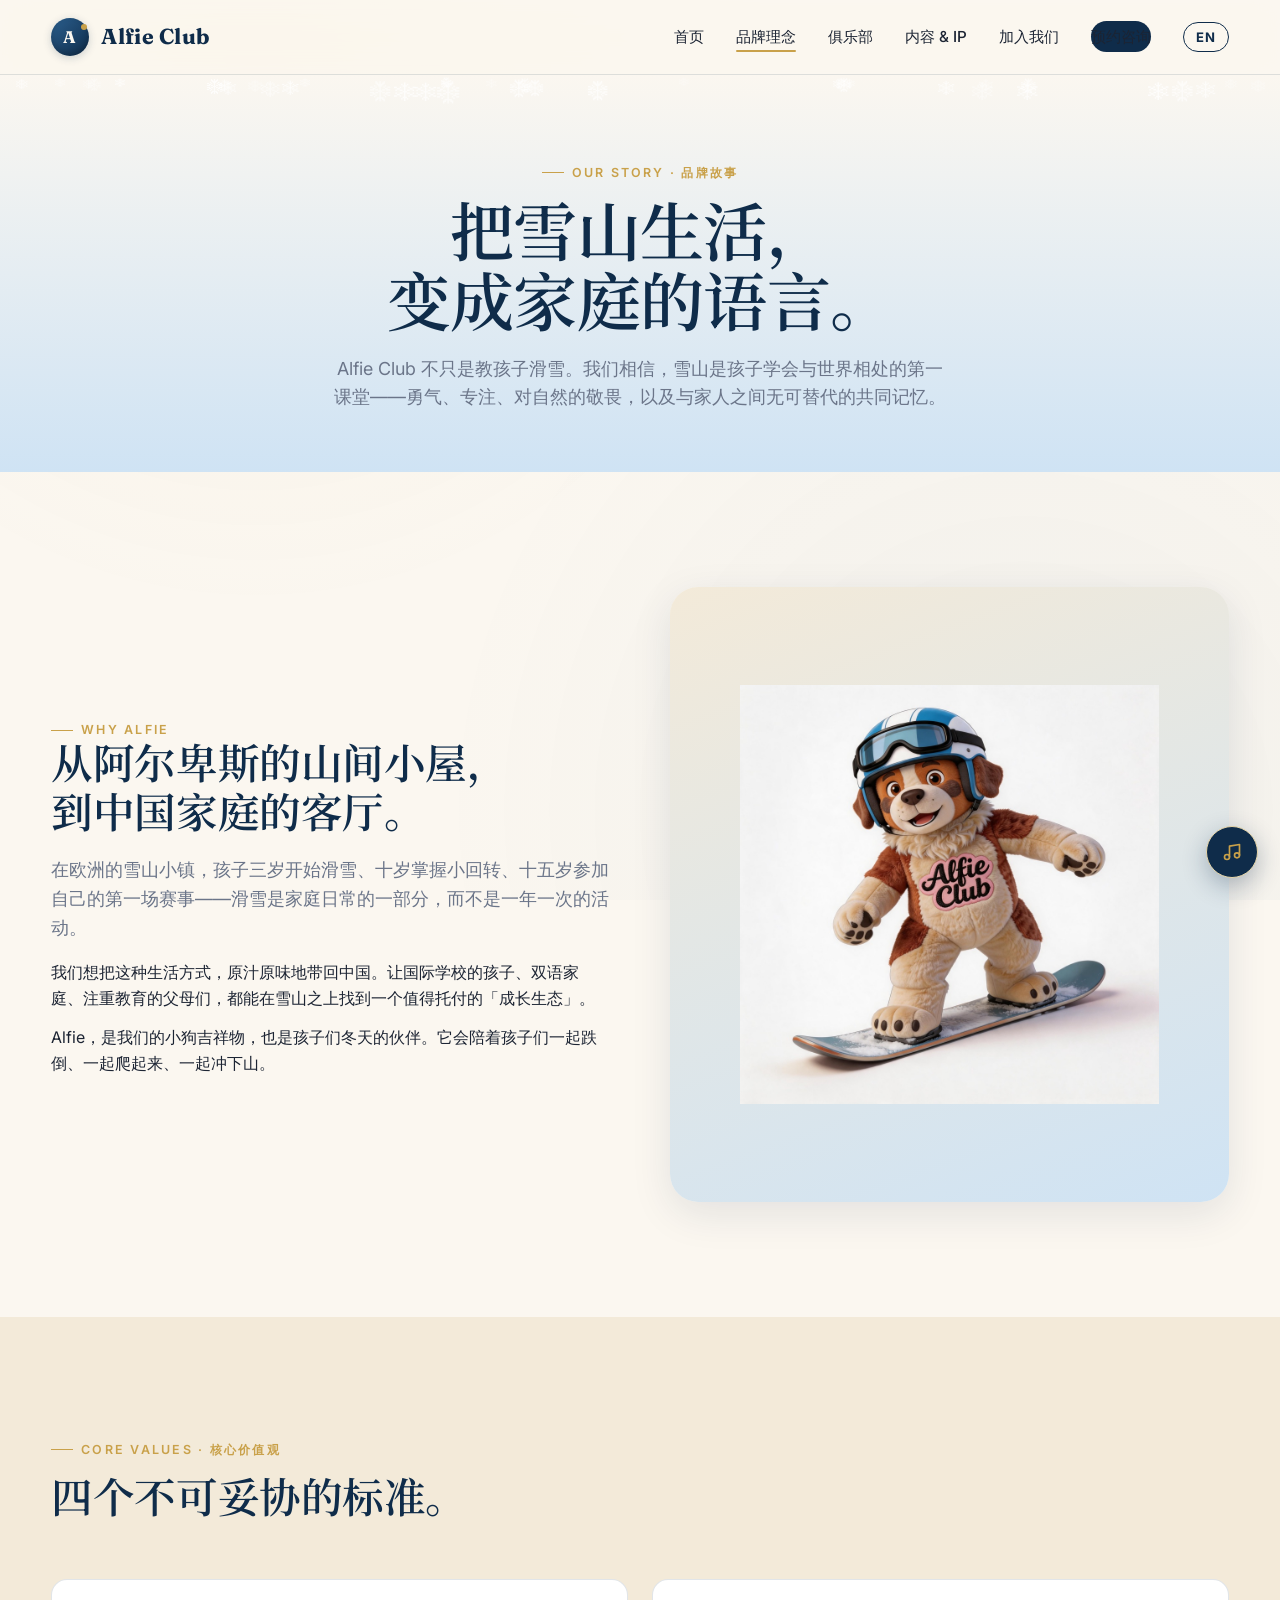
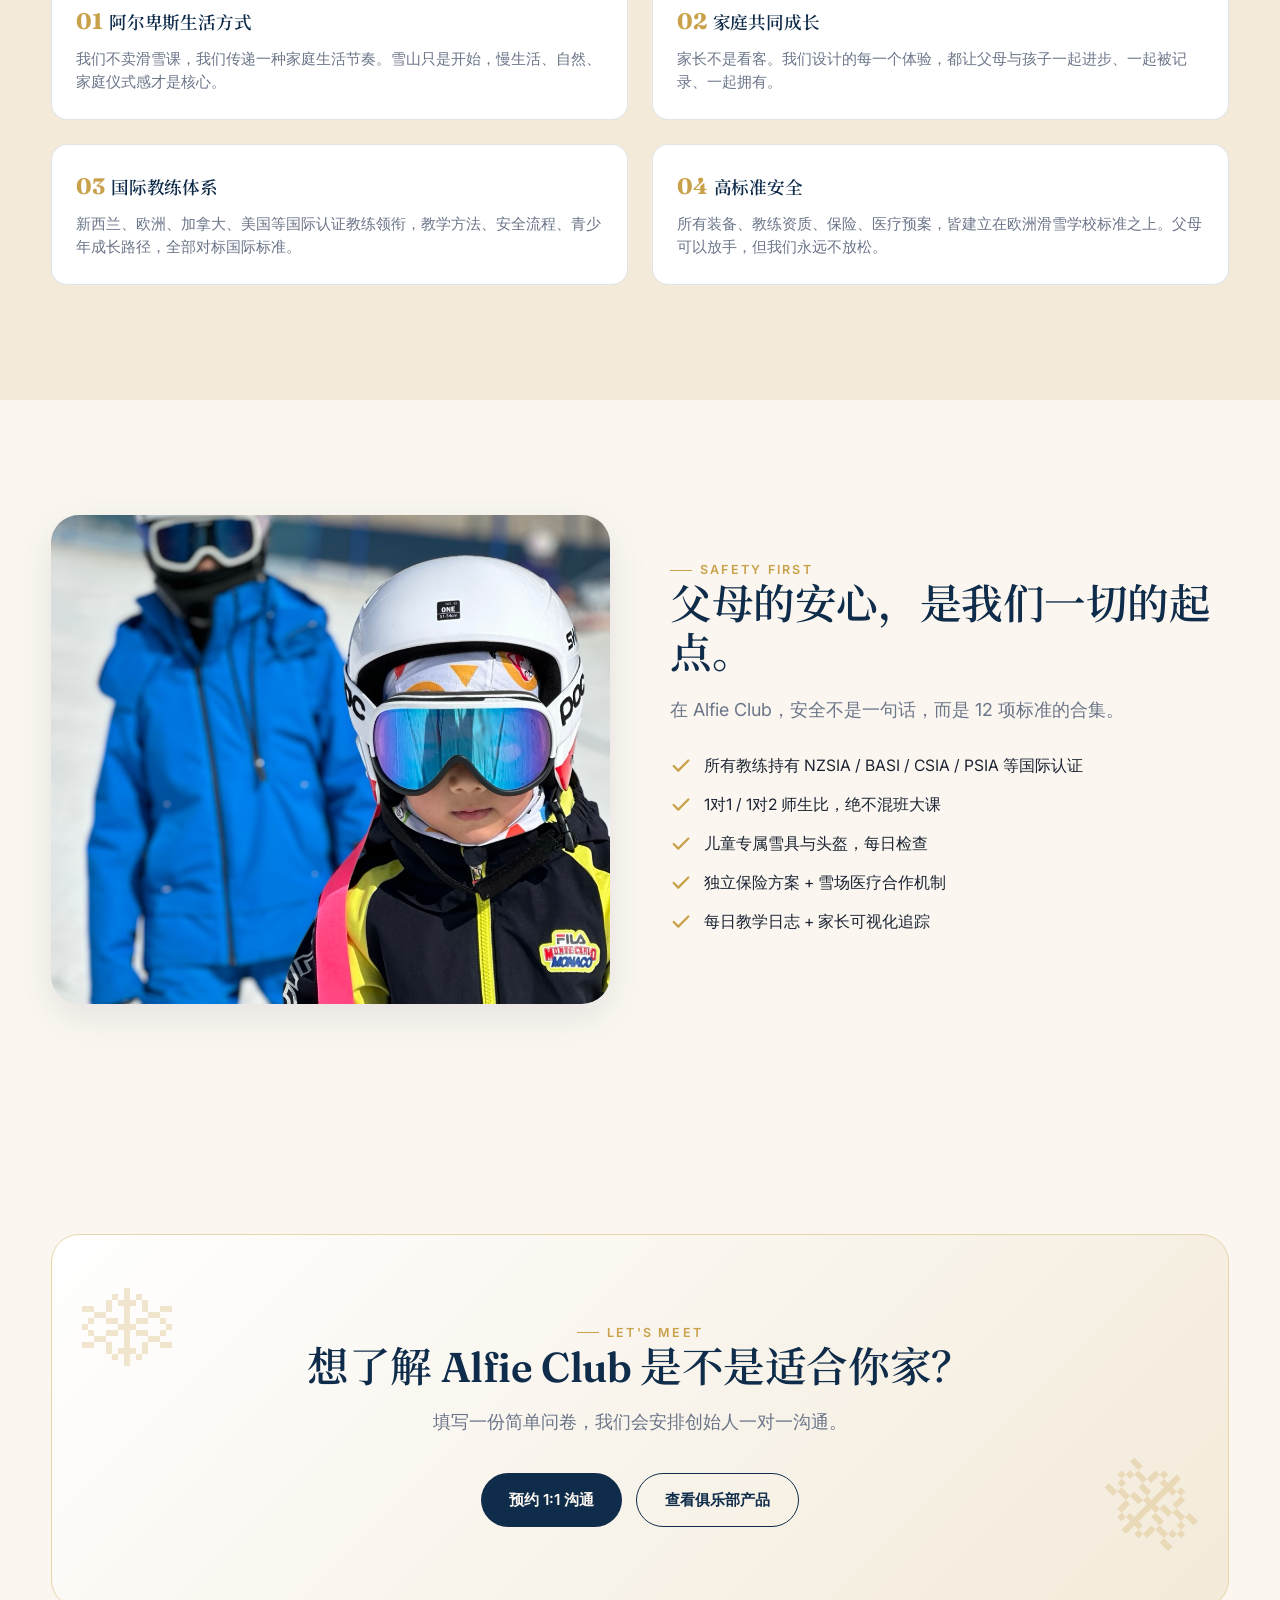
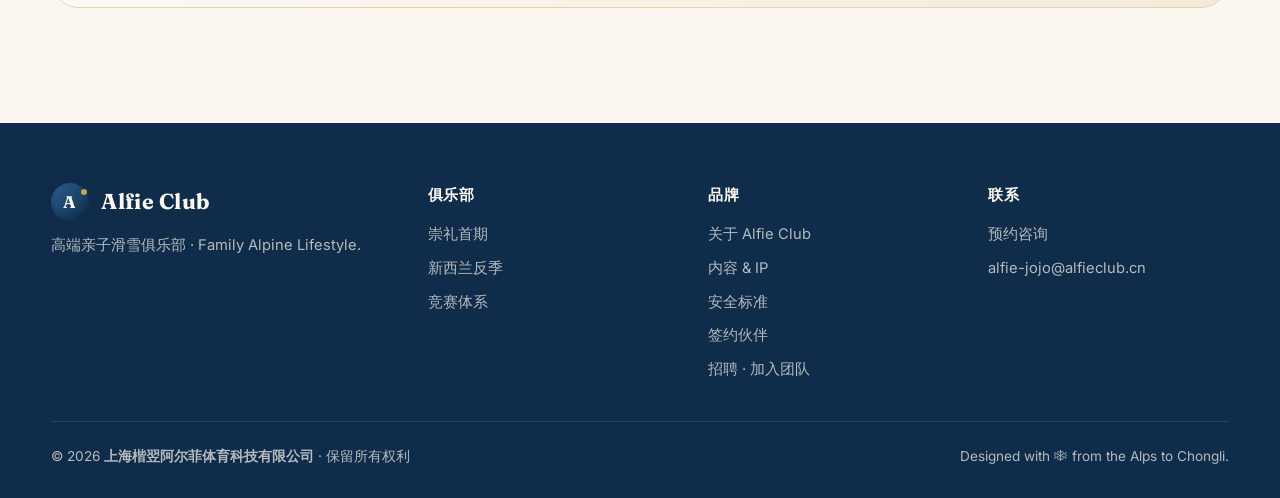
==== commit 5944b9a4: "Add Signed Partners section: photographer 王 + junior athlete 皮皮 - New section between Coaches and Re" ====
--- a/about.html
+++ b/about.html
@@ -147,6 +147,7 @@
           <li><a href="about.html" data-i18n="footer.l.about">关于 Alfie Club</a></li>
           <li><a href="ip.html" data-i18n="footer.l.ip">内容 & IP</a></li>
           <li><a href="about.html#safety" data-i18n="footer.l.safety">安全标准</a></li>
+          <li><a href="club.html#partners" data-i18n="footer.l.partners">签约伙伴</a></li>
           <li><a href="club.html#careers" data-i18n="footer.l.careers">招聘 · 加入团队</a></li>
         </ul>
       </div>
--- a/assets/style.css
+++ b/assets/style.css
@@ -910,6 +910,84 @@
 @media (max-width: 1024px) { .kitchen-grid { grid-template-columns: repeat(2, 1fr); } }
 @media (max-width: 560px) { .kitchen-grid { grid-template-columns: 1fr; } }
 
+/* Signed Partners */
+.partners {
+  background: linear-gradient(180deg, var(--cream) 0%, var(--cream-warm) 100%);
+}
+.partners-grid {
+  display: grid;
+  grid-template-columns: 1fr 1fr;
+  gap: 28px;
+  margin-top: 50px;
+}
+.partner-card {
+  background: white;
+  border: 1px solid var(--line);
+  border-radius: var(--radius-lg);
+  overflow: hidden;
+  transition: transform .3s, box-shadow .3s, border-color .3s;
+  display: flex;
+  flex-direction: column;
+}
+.partner-card:hover {
+  transform: translateY(-4px);
+  box-shadow: var(--shadow);
+  border-color: var(--gold-soft);
+}
+.partner-media {
+  aspect-ratio: 3 / 4;
+  position: relative;
+  overflow: hidden;
+  background: #0a0a0a;
+}
+.partner-media img,
+.partner-media video {
+  width: 100%;
+  height: 100%;
+  object-fit: cover;
+  display: block;
+}
+.partner-media video {
+  background: #0a0a0a;
+}
+.partner-body {
+  padding: 28px 26px 30px;
+}
+.partner-tag {
+  display: inline-block;
+  font-size: 0.74rem;
+  letter-spacing: 0.16em;
+  text-transform: uppercase;
+  font-weight: 700;
+  color: var(--gold);
+  background: rgba(201, 161, 74, 0.12);
+  padding: 5px 12px;
+  border-radius: 999px;
+  margin-bottom: 14px;
+}
+.partner-card h3 {
+  font-family: var(--font-display);
+  font-size: 1.4rem;
+  color: var(--alpine-deep);
+  margin-bottom: 6px;
+}
+.partner-card .role {
+  color: var(--gold);
+  font-size: 0.92rem;
+  font-weight: 600;
+  margin-bottom: 14px;
+}
+.partner-card .bio {
+  color: var(--muted);
+  font-size: 0.95rem;
+  line-height: 1.65;
+}
+
+@media (max-width: 720px) {
+  .partners-grid { grid-template-columns: 1fr; }
+  .partner-media { aspect-ratio: 4 / 5; }
+}
+
 /* Recruitment */
 .recruit {
   background: linear-gradient(180deg, var(--alpine-deep) 0%, #081a30 100%);
